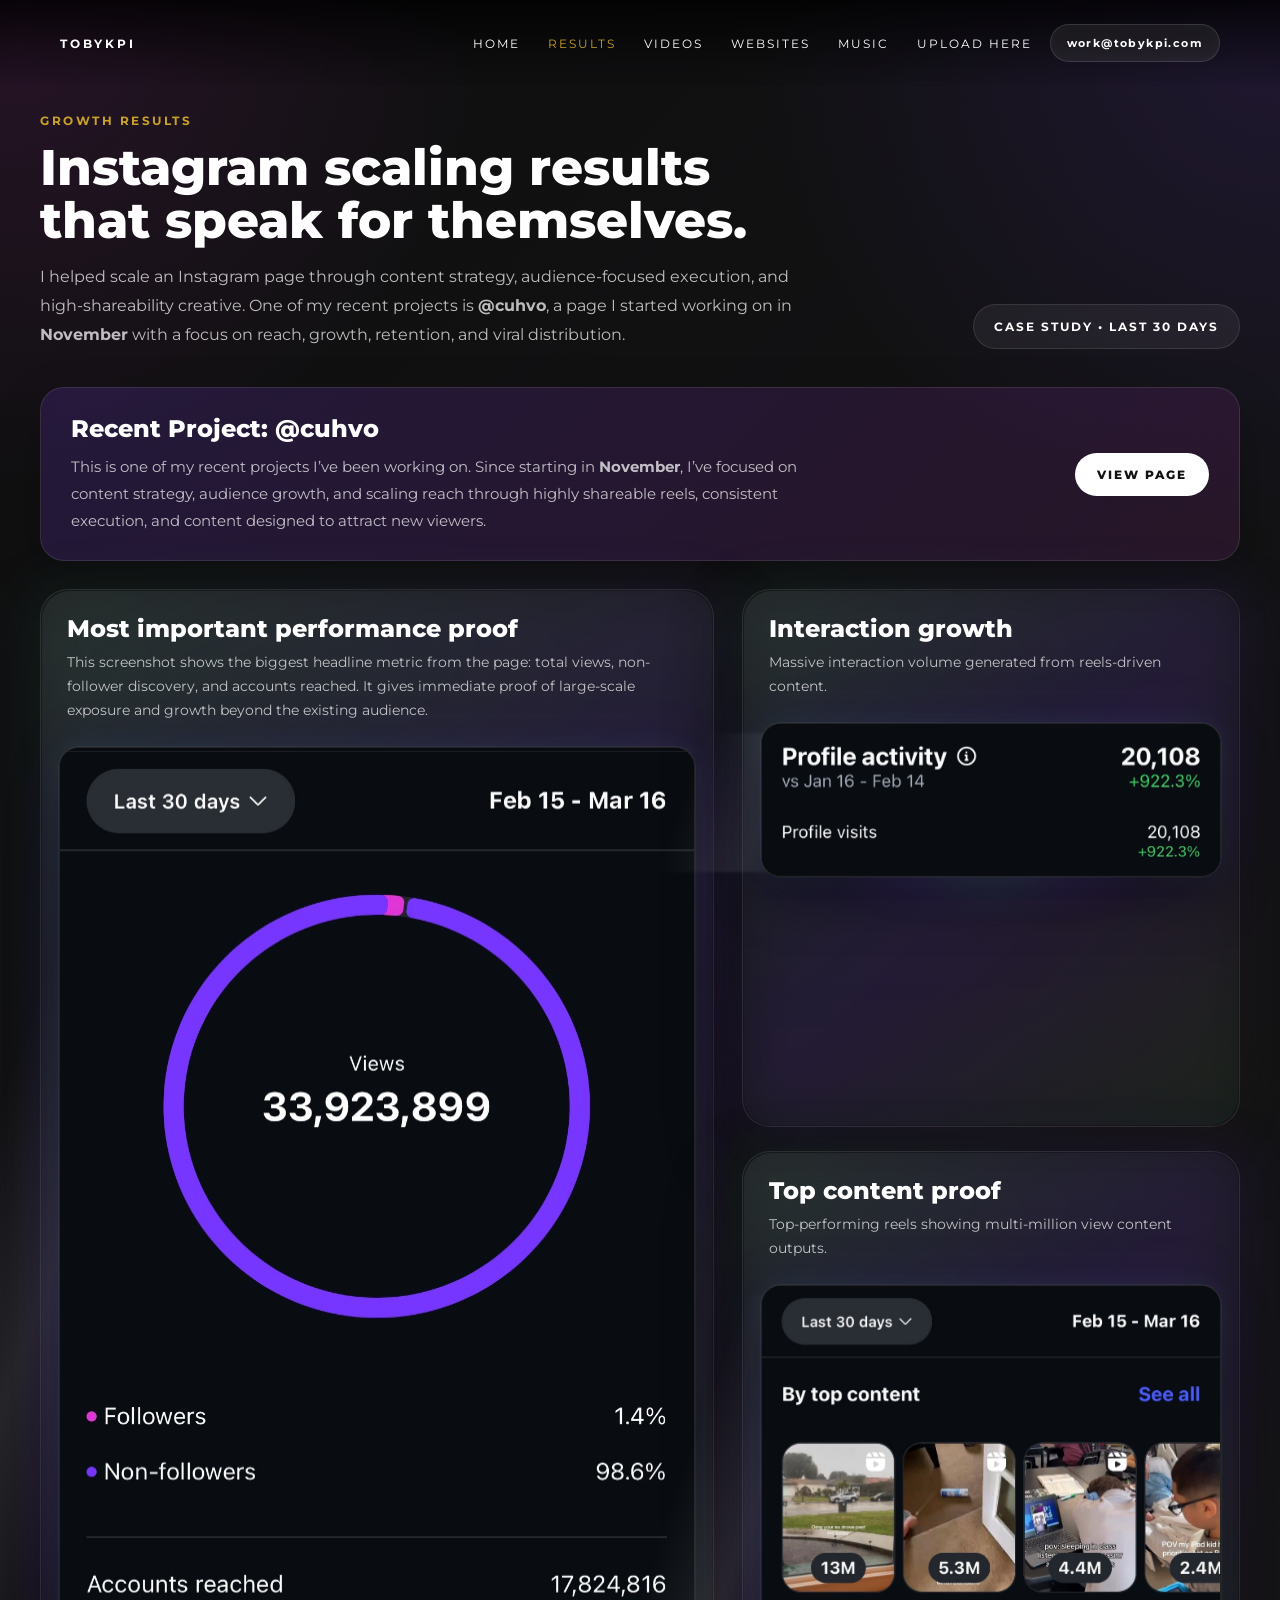
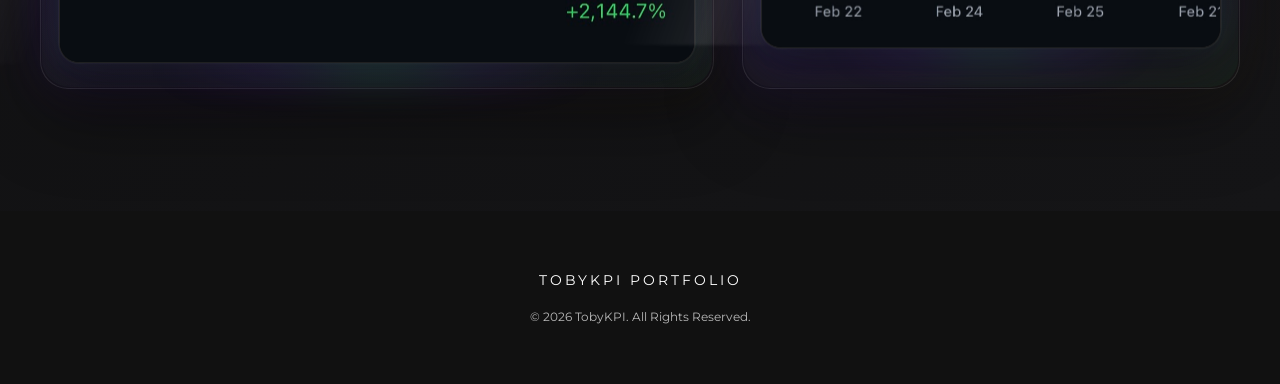
==== results/index.html @ 0d02fe1b "Add files via upload" ====
<!DOCTYPE html>
<html lang="en">
<head>
  
  <base href="../">
  <meta charset="UTF-8" />
  <meta name="viewport" content="width=device-width, initial-scale=1.0">
  <title>TobyKPI | Results</title>

  <link href="https://fonts.googleapis.com/css2?family=Montserrat:wght@300;400;500;600;700;800&family=Montserrat+Alternates:wght@800;900&display=swap" rel="stylesheet">
  <link rel="stylesheet" href="styles.css">
  <style>
    .nav-current {
      color: var(--gold);
    }
  </style>
</head>

<body>

  <nav>
    <div class="brand">TOBYKPI</div>
    <div class="nav-right">
      <ul>
        <li><a href="/">HOME</a></li>
        <li><a href="/results/" class="nav-current">RESULTS</a></li>
        <li><a href="/videos/">VIDEOS</a></li>
        <li><a href="/websites/">WEBSITES</a></li>
        <li><a href="/music/">MUSIC</a></li>
        <li><a href="/upload/">UPLOAD HERE</a></li>
      </ul>
      <a href="mailto:work@tobykpi.com" class="nav-contact">work@tobykpi.com</a>
    </div>
  </nav>

  <section class="results-section" id="results">
    <div class="results-wrap">
      <div class="results-header">
        <div>
          <div class="eyebrow">Growth Results</div>
          <h2>Instagram scaling results<br>that speak for themselves.</h2>
          <p>
            I helped scale an Instagram page through content strategy, audience-focused execution, and high-shareability creative. One of my recent projects is <strong>@cuhvo</strong>, a page I started working on in <strong>November</strong> with a focus on reach, growth, retention, and viral distribution.
          </p>
        </div>
        <div class="results-badge">Case Study • Last 30 Days</div>
      </div>

      <div class="project-link-card">
        <div class="project-copy">
          <h3>Recent Project: @cuhvo</h3>
          <p>
            This is one of my recent projects I’ve been working on. Since starting in <strong>November</strong>, I’ve focused on content strategy, audience growth, and scaling reach through highly shareable reels, consistent execution, and content designed to attract new viewers.
          </p>
        </div>
        <a class="project-button" href="https://instagram.com/cuhvo" target="_blank" rel="noopener noreferrer">View Page</a>
      </div>

      <div class="proof-grid">
        <div class="proof-card proof-card-main">
          <div class="proof-card-header">
            <h3>Most important performance proof</h3>
            <p>
              This screenshot shows the biggest headline metric from the page: total views, non-follower discovery, and accounts reached. It gives immediate proof of large-scale exposure and growth beyond the existing audience.
            </p>
          </div>
          <div class="proof-image-wrap">
            <img src="TobyKPI stats 5.jpg" alt="Instagram views and accounts reached screenshot">
          </div>
        </div>

        <div class="proof-stack">
          <div class="proof-card proof-card-secondary">
            <div class="proof-card-header">
              <h3>Interaction growth</h3>
              <p>Massive interaction volume generated from reels-driven content.</p>
            </div>
            <div class="proof-image-wrap">
              <img src="TobyKPI stats 1.jpg" alt="Instagram interactions screenshot">
            </div>
          </div>

          <div class="proof-card proof-card-tertiary">
            <div class="proof-card-header">
              <h3>Top content proof</h3>
              <p>Top-performing reels showing multi-million view content outputs.</p>
            </div>
            <div class="proof-image-wrap">
              <img src="TobyKPI stats 4.jpg" alt="Instagram top content screenshot">
            </div>
          </div>
        </div>
      </div>

    </div>
  </section>

  <footer>
    <p style="letter-spacing: 3px; font-size: 14px;">TOBYKPI PORTFOLIO</p>
    <p style="margin-top: 20px; font-size: 12px; opacity: 0.7;">&copy; 2026 TobyKPI. All Rights Reserved.</p>
  </footer>

</body>
</html>
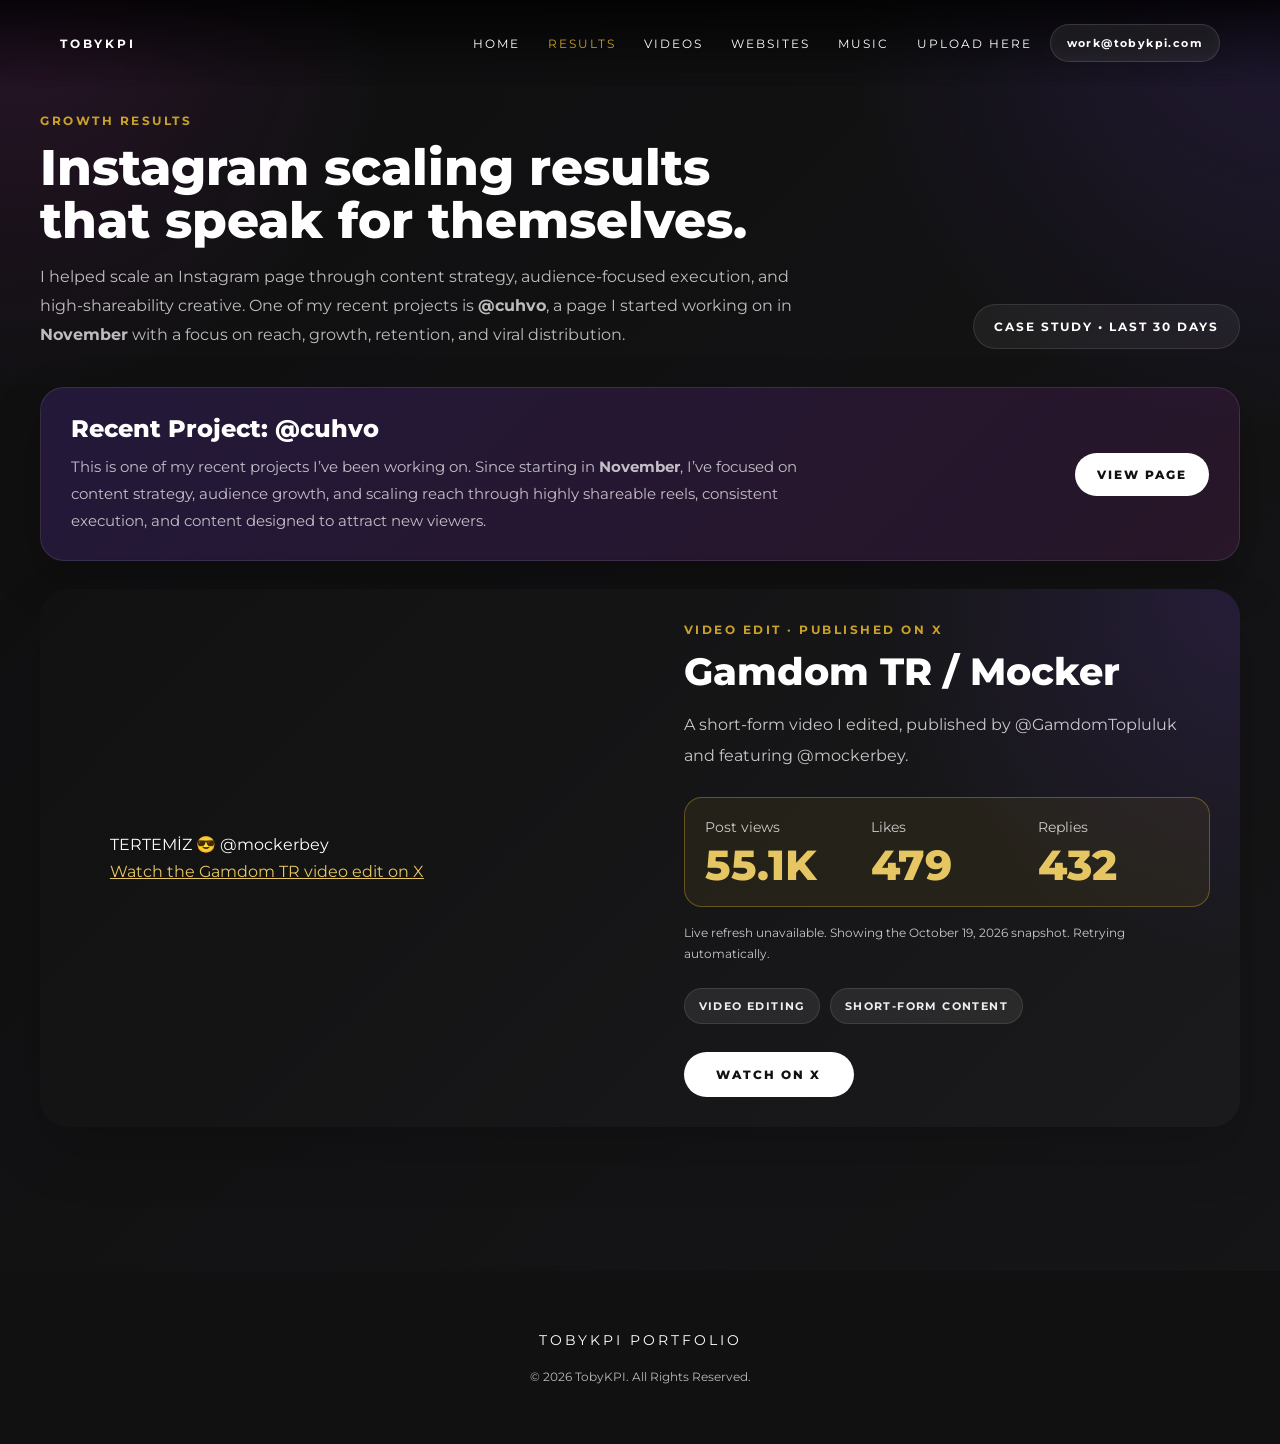
==== commit b30f3a03: "Add Gamdom video with refreshing metrics and remove screenshot cards" ====
--- a/results/index.html
+++ b/results/index.html
@@ -9,11 +9,13 @@
 
   <link href="https://fonts.googleapis.com/css2?family=Montserrat:wght@300;400;500;600;700;800&family=Montserrat+Alternates:wght@800;900&display=swap" rel="stylesheet">
   <link rel="stylesheet" href="styles.css">
+  <link rel="stylesheet" href="gamdom-case-study.css">
   <style>
     .nav-current {
       color: var(--gold);
     }
   </style>
+  <script defer src="gamdom-metrics.js"></script>
 </head>
 
 <body>
@@ -56,42 +58,32 @@
         <a class="project-button" href="https://instagram.com/cuhvo" target="_blank" rel="noopener noreferrer">View Page</a>
       </div>
 
-      <div class="proof-grid">
-        <div class="proof-card proof-card-main">
-          <div class="proof-card-header">
-            <h3>Most important performance proof</h3>
-            <p>
-              This screenshot shows the biggest headline metric from the page: total views, non-follower discovery, and accounts reached. It gives immediate proof of large-scale exposure and growth beyond the existing audience.
-            </p>
+        <article class="featured-video-card gamdom-case-study" id="gamdom-edit" aria-labelledby="gamdom-edit-title">
+          <div class="gamdom-post">
+            <blockquote class="twitter-tweet" data-theme="dark" data-dnt="true" data-conversation="none">
+              <p lang="tr">TERTEMİZ 😎 @mockerbey</p>
+              <a href="https://x.com/GamdomTopluluk/status/2088979699053543474">Watch the Gamdom TR video edit on X</a>
+            </blockquote>
           </div>
-          <div class="proof-image-wrap">
-            <img src="TobyKPI stats 5.jpg" alt="Instagram views and accounts reached screenshot">
-          </div>
-        </div>
-
-        <div class="proof-stack">
-          <div class="proof-card proof-card-secondary">
-            <div class="proof-card-header">
-              <h3>Interaction growth</h3>
-              <p>Massive interaction volume generated from reels-driven content.</p>
+          <div class="featured-video-copy">
+            <div class="eyebrow" style="color:#c9a227;">Video Edit · Published on X</div>
+            <h3 id="gamdom-edit-title">Gamdom TR / Mocker</h3>
+            <p>A short-form video I edited, published by @GamdomTopluluk and featuring @mockerbey.</p>
+            <dl class="gamdom-metrics" aria-label="Public post performance">
+              <div><dt>Post views</dt><dd data-metric="views">55.1K</dd></div>
+              <div><dt>Likes</dt><dd data-metric="likes">479</dd></div>
+              <div><dt>Replies</dt><dd data-metric="replies">432</dd></div>
+            </dl>
+            <p class="gamdom-metric-note" data-metrics-status role="status">Public counts shown on X as of <time datetime="2026-10-19">October 19, 2026</time>. Views rounded by X; counts may change.</p>
+            <div class="video-pill-row">
+              <span class="video-pill">Video Editing</span>
+              <span class="video-pill">Short-form Content</span>
             </div>
-            <div class="proof-image-wrap">
-              <img src="TobyKPI stats 1.jpg" alt="Instagram interactions screenshot">
+            <div class="featured-video-actions">
+              <a href="https://x.com/GamdomTopluluk/status/2088979699053543474" target="_blank" rel="noopener noreferrer" class="video-action-btn primary">Watch on X</a>
             </div>
           </div>
-
-          <div class="proof-card proof-card-tertiary">
-            <div class="proof-card-header">
-              <h3>Top content proof</h3>
-              <p>Top-performing reels showing multi-million view content outputs.</p>
-            </div>
-            <div class="proof-image-wrap">
-              <img src="TobyKPI stats 4.jpg" alt="Instagram top content screenshot">
-            </div>
-          </div>
-        </div>
-      </div>
-
+        </article>
     </div>
   </section>
 
@@ -100,5 +92,6 @@
     <p style="margin-top: 20px; font-size: 12px; opacity: 0.7;">&copy; 2026 TobyKPI. All Rights Reserved.</p>
   </footer>
 
+  <script async src="https://platform.twitter.com/widgets.js" charset="utf-8"></script>
 </body>
 </html>
